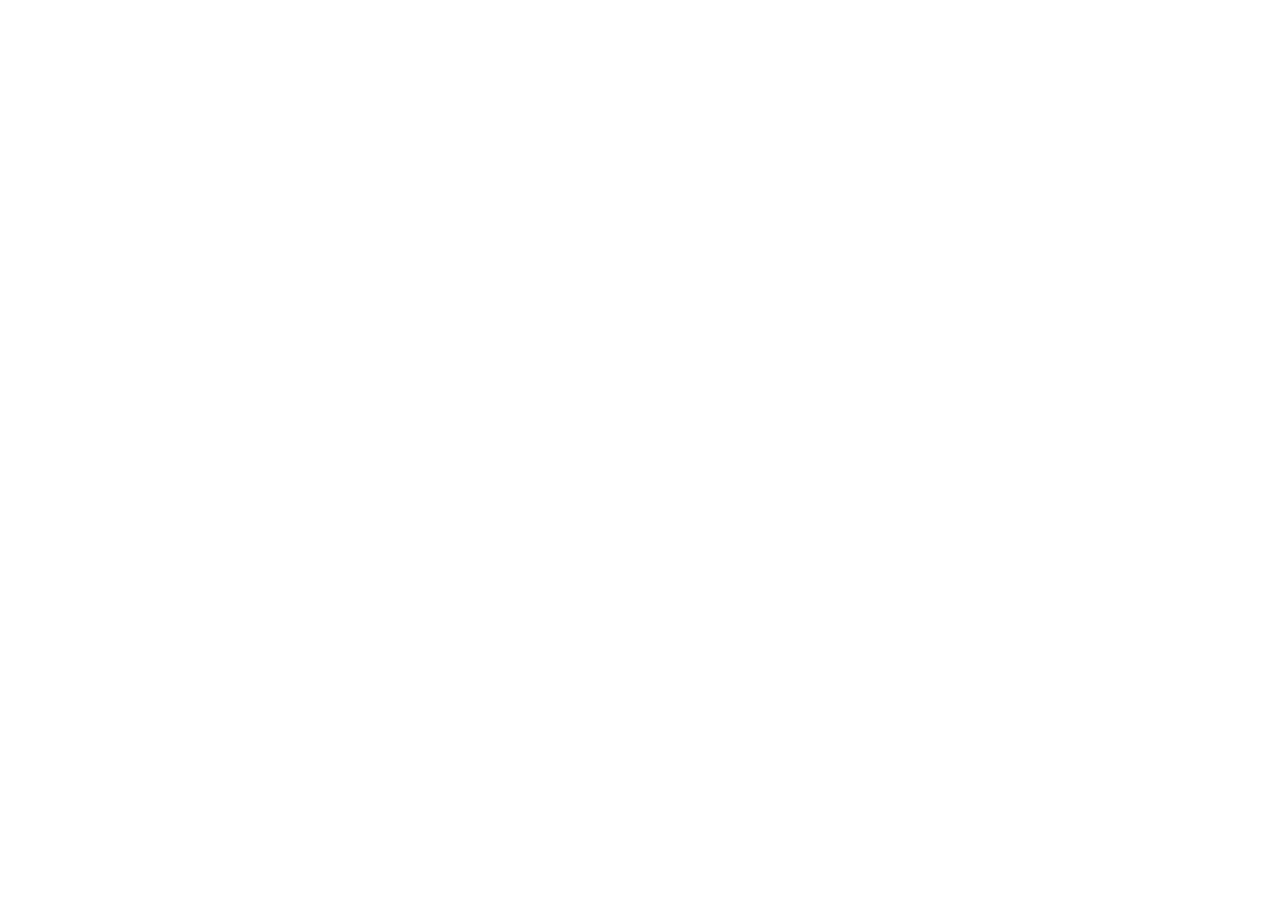
==== customer.html @ 612307ff "Add files via upload" ====
<!doctype html>
<html lang="en">
<head>
<meta charset="utf-8">
<meta name="viewport" content="width=device-width, initial-scale=1, maximum-scale=1, viewport-fit=cover">
<title>Order — Ob-la-moon</title>
<meta name="theme-color" content="#3D2B1F">
<link rel="manifest" href="manifest.json">
<link rel="apple-touch-icon" href="icons/icon-192.png">
<meta name="apple-mobile-web-app-capable" content="yes">

<link rel="stylesheet" href="https://cdn.jsdelivr.net/npm/bootstrap@5.3.3/dist/css/bootstrap.min.css">
<link rel="stylesheet" href="https://cdn.jsdelivr.net/npm/bootstrap-icons@1.11.3/font/bootstrap-icons.css">
<link rel="stylesheet" href="css/style.css">
</head>
<body>

<div id="cust-app"></div>

<script src="https://cdn.jsdelivr.net/npm/bootstrap@5.3.3/dist/js/bootstrap.bundle.min.js"></script>
<script src="js/data.js"></script>
<script src="js/customer.js"></script>
</body>
</html>
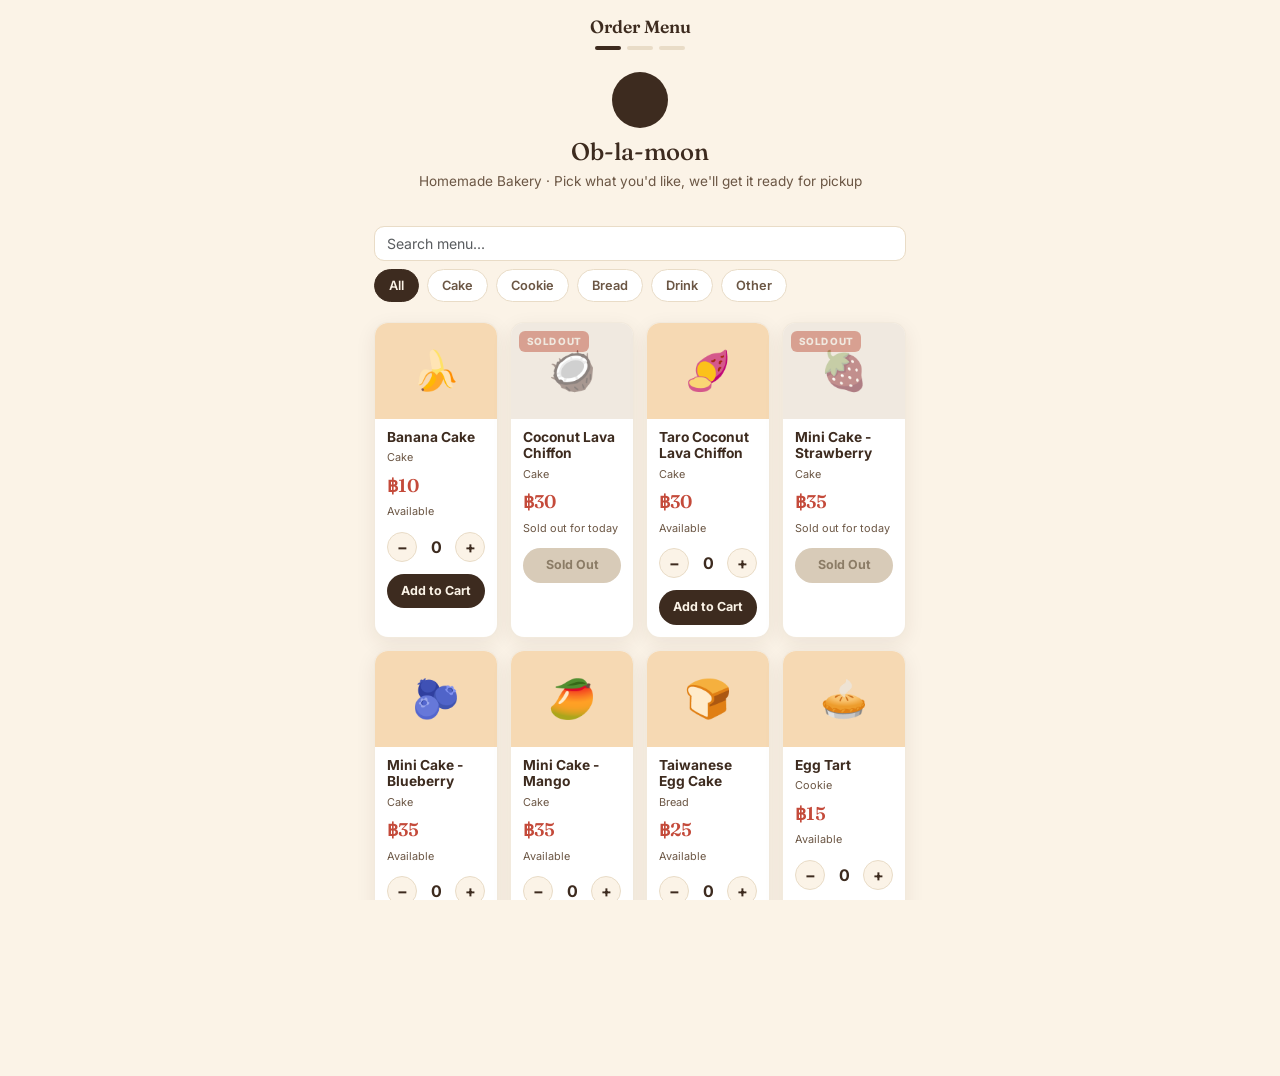
==== commit d41631e2: "Update customer.html" ====
--- a/customer.html
+++ b/customer.html
@@ -5,6 +5,8 @@
 <meta name="viewport" content="width=device-width, initial-scale=1, maximum-scale=1, viewport-fit=cover">
 <title>Order — Ob-la-moon</title>
 <meta name="theme-color" content="#3D2B1F">
+<link rel="icon" href="favicon.ico" sizes="any">
+<link rel="icon" href="icons/icon-192.png" type="image/png">
 <link rel="manifest" href="manifest.json">
 <link rel="apple-touch-icon" href="icons/icon-192.png">
 <meta name="apple-mobile-web-app-capable" content="yes">
--- a/css/style.css
+++ b/css/style.css
@@ -0,0 +1,416 @@
+/* ============================================================
+   Ob-la-moon Snack Shop — Design tokens
+   Palette pulled from the shop's own menu poster:
+   cream backdrop, deep coffee brown, toasted caramel, apricot accent
+   ============================================================ */
+@import url('https://fonts.googleapis.com/css2?family=Fraunces:opsz,wght@9..144,400;9..144,600;9..144,700&family=Inter:wght@400;500;600;700;800&display=swap');
+
+:root{
+  --cream:        #FBF3E7;
+  --cream-deep:   #F3E6D3;
+  --coffee:       #3D2B1F;
+  --coffee-soft:  #6B5644;
+  --caramel:      #B67B4D;
+  --apricot:      #E8A15D;
+  --apricot-soft: #F6D9B3;
+  --cherry:       #C44A3A;
+  --sage:         #7C9473;
+  --sage-soft:    #E3EBDF;
+  --sky:          #6F93A8;
+  --sky-soft:     #E1EBF0;
+  --white:        #FFFFFF;
+  --line:         #E9DCC7;
+
+  --status-new:       #6F93A8;
+  --status-confirmed: #B67B4D;
+  --status-preparing: #E8A15D;
+  --status-ready:     #7C9473;
+  --status-completed: #3D2B1F;
+  --status-cancelled: #C44A3A;
+
+  --radius-lg: 20px;
+  --radius-md: 14px;
+  --radius-sm: 10px;
+  --shadow-card: 0 6px 20px rgba(61,43,31,0.08);
+  --shadow-pop: 0 10px 30px rgba(61,43,31,0.16);
+
+  --font-display: 'Fraunces', Georgia, serif;
+  --font-body: 'Inter', -apple-system, BlinkMacSystemFont, sans-serif;
+}
+
+*{ box-sizing:border-box; }
+
+html,body{
+  height:100%;
+  margin:0;
+  background:var(--cream);
+  color:var(--coffee);
+  font-family:var(--font-body);
+  -webkit-tap-highlight-color:transparent;
+  overscroll-behavior-y:none;
+  overflow-x:hidden;
+}
+
+h1,h2,h3,h4,.brand-font{ font-family:var(--font-display); color:var(--coffee); }
+
+a{ text-decoration:none; }
+
+/* ---------- App shell ---------- */
+#app{
+  display:flex;
+  min-height:100vh;
+  width:100%;
+}
+
+.main-scroll{
+  flex:1;
+  min-width:0;
+  padding: 14px 14px 96px;
+  max-width: 1180px;
+  margin: 0 auto;
+  width:100%;
+}
+@media (min-width: 992px){
+  .main-scroll{ padding: 28px 32px 40px; }
+}
+
+/* ---------- Topbar ---------- */
+.topbar{
+  position:sticky; top:0; z-index:20;
+  display:flex; align-items:center; justify-content:space-between;
+  padding:14px 4px 10px;
+  background:linear-gradient(var(--cream) 70%, rgba(251,243,231,0));
+}
+.topbar .logo{
+  display:flex; align-items:center; gap:10px;
+}
+.topbar .logo .mark{
+  width:38px;height:38px;border-radius:50%;
+  background:var(--coffee); color:var(--apricot-soft);
+  display:flex;align-items:center;justify-content:center;font-size:18px;
+}
+.topbar h1{ font-size:1.15rem; margin:0; line-height:1.1; }
+.topbar .sub{ font-size:.72rem; color:var(--coffee-soft); letter-spacing:.03em; }
+.role-pill{
+  background:var(--white); border:1px solid var(--line); border-radius:999px;
+  padding:5px 12px; font-size:.75rem; font-weight:600; color:var(--coffee-soft);
+  display:flex; align-items:center; gap:6px;
+}
+
+/* ---------- Bottom nav (mobile) ---------- */
+.bottom-nav{
+  position:fixed; left:0; right:0; bottom:0; z-index:30;
+  background:var(--white);
+  border-top:1px solid var(--line);
+  display:flex;
+  padding: 6px 4px calc(6px + env(safe-area-inset-bottom));
+  box-shadow: 0 -6px 20px rgba(61,43,31,0.07);
+}
+.bottom-nav .nav-item{
+  flex:1; display:flex; flex-direction:column; align-items:center; gap:2px;
+  padding:6px 2px; border-radius:12px; color:var(--coffee-soft);
+  font-size:.68rem; font-weight:600; border:none; background:none;
+}
+.bottom-nav .nav-item i{ font-size:1.25rem; }
+.bottom-nav .nav-item.active{ color:var(--cherry); }
+.bottom-nav .nav-item.active i{ transform:translateY(-1px); }
+
+/* ---------- Sidebar (desktop) ---------- */
+.sidebar{
+  display:none;
+  width:230px; flex-shrink:0;
+  background:var(--white);
+  border-right:1px solid var(--line);
+  min-height:100vh;
+  padding:20px 14px;
+  position:sticky; top:0;
+}
+@media (min-width:992px){
+  .sidebar{ display:block; }
+  .bottom-nav{ display:none; }
+}
+.sidebar .logo{ display:flex; align-items:center; gap:10px; padding:6px 8px 22px; }
+.sidebar .logo .mark{
+  width:40px;height:40px;border-radius:50%;
+  background:var(--coffee); color:var(--apricot-soft);
+  display:flex;align-items:center;justify-content:center;font-size:19px;
+}
+.sidebar .nav-item{
+  display:flex; align-items:center; gap:12px;
+  padding:10px 12px; border-radius:var(--radius-sm);
+  color:var(--coffee-soft); font-weight:600; font-size:.88rem;
+  margin-bottom:2px; border:none; width:100%; background:none; text-align:left;
+}
+.sidebar .nav-item i{ font-size:1.05rem; width:20px; text-align:center; }
+.sidebar .nav-item.active{ background:var(--apricot-soft); color:var(--coffee); }
+.sidebar .nav-item:hover{ background:var(--cream-deep); color:var(--coffee); }
+
+/* ---------- Cards ---------- */
+.card-soft{
+  background:var(--white);
+  border-radius:var(--radius-lg);
+  box-shadow:var(--shadow-card);
+  border:1px solid rgba(233,220,199,0.6);
+  padding:16px;
+}
+
+.kpi-card{
+  background:var(--white);
+  border-radius:var(--radius-md);
+  padding:14px 16px;
+  box-shadow:var(--shadow-card);
+  border:1px solid rgba(233,220,199,0.6);
+  min-height:96px;
+  display:flex; flex-direction:column; justify-content:space-between;
+}
+.kpi-card .kpi-label{ font-size:.72rem; font-weight:600; color:var(--coffee-soft); text-transform:none; }
+.kpi-card .kpi-value{ font-family:var(--font-display); font-size:1.65rem; font-weight:600; line-height:1; margin-top:6px;}
+.kpi-card .kpi-icon{
+  width:34px;height:34px;border-radius:10px;
+  display:flex;align-items:center;justify-content:center;
+  font-size:1rem; margin-bottom:6px;
+}
+
+.section-title{
+  font-family:var(--font-display); font-weight:600; font-size:1.05rem;
+  margin: 22px 0 12px; display:flex; align-items:center; justify-content:space-between;
+}
+
+/* ---------- Badges ---------- */
+.badge-status{
+  display:inline-flex; align-items:center; gap:5px;
+  padding:4px 10px; border-radius:999px; font-size:.72rem; font-weight:700;
+  color:var(--white);
+}
+.badge-status.b-new{ background:var(--status-new); }
+.badge-status.b-confirmed{ background:var(--status-confirmed); }
+.badge-status.b-preparing{ background:var(--status-preparing); color:var(--coffee); }
+.badge-status.b-ready{ background:var(--status-ready); }
+.badge-status.b-completed{ background:var(--status-completed); }
+.badge-status.b-cancelled{ background:var(--status-cancelled); }
+.badge-status.b-paid{ background:var(--sage); }
+.badge-status.b-unpaid{ background:var(--sky); }
+.badge-status.b-refunded{ background:var(--coffee-soft); }
+.badge-status.b-active{ background:var(--sage); }
+.badge-status.b-inactive{ background:#B9AB98; }
+.badge-status.b-soldout{ background:var(--cherry); }
+.badge-status.b-scheduled{ background:var(--sky); }
+.badge-status.b-low{ background:var(--apricot); color:var(--coffee); }
+
+/* ---------- Menu cards (POS) ---------- */
+.menu-grid{
+  display:grid; gap:12px;
+  grid-template-columns:repeat(2,1fr);
+}
+@media (min-width:576px){ .menu-grid{ grid-template-columns:repeat(3,1fr);} }
+@media (min-width:992px){ .menu-grid{ grid-template-columns:repeat(4,1fr);} }
+
+.menu-card{
+  background:var(--white); border-radius:var(--radius-md);
+  box-shadow:var(--shadow-card); overflow:hidden;
+  border:1px solid rgba(233,220,199,0.6);
+  display:flex; flex-direction:column;
+  position:relative;
+}
+.menu-card .img-wrap{
+  background:var(--apricot-soft);
+  height:96px; display:flex; align-items:center; justify-content:center;
+  font-size:2.4rem;
+}
+.menu-card.soldout .img-wrap{ filter:grayscale(0.6); opacity:.6; }
+.menu-card .body{ padding:10px 12px 12px; display:flex; flex-direction:column; gap:4px; flex:1;}
+.menu-card .name{ font-weight:700; font-size:.86rem; line-height:1.2; }
+.menu-card .cat{ font-size:.68rem; color:var(--coffee-soft); }
+.menu-card .price{ font-family:var(--font-display); font-weight:600; font-size:1.15rem; color:var(--cherry); margin-top:2px;}
+.menu-card .meta{ font-size:.68rem; color:var(--coffee-soft); }
+.menu-card .remaining-bar{
+  height:5px; border-radius:4px; background:var(--cream-deep); overflow:hidden; margin-top:2px;
+}
+.menu-card .remaining-bar > div{ height:100%; background:var(--sage); }
+.menu-card .qty-row{
+  margin-top:8px; display:flex; align-items:center; justify-content:space-between; gap:6px;
+}
+.qty-btn{
+  width:30px;height:30px;border-radius:50%; border:1px solid var(--line);
+  background:var(--cream); font-weight:700; color:var(--coffee); font-size:1rem;
+  display:flex; align-items:center; justify-content:center;
+}
+.qty-btn:active{ background:var(--apricot-soft); }
+.qty-val{ font-weight:700; min-width:18px; text-align:center; }
+.btn-add{
+  margin-top:8px; width:100%; border:none; border-radius:999px;
+  background:var(--coffee); color:var(--cream); font-weight:700; font-size:.78rem;
+  padding:8px 0;
+}
+.btn-add:disabled{ background:#D8CBB8; color:#8b7c66; }
+.soldout-ribbon{
+  position:absolute; top:8px; left:8px; background:var(--cherry); color:#fff;
+  font-size:.62rem; font-weight:800; letter-spacing:.03em;
+  padding:3px 8px; border-radius:6px;
+}
+
+/* ---------- Buttons ---------- */
+.btn-brand{
+  background:var(--coffee); border-color:var(--coffee); color:var(--cream);
+  border-radius:999px; font-weight:700;
+}
+.btn-brand:hover{ background:#2c1f16; color:var(--cream); }
+.btn-outline-brand{
+  border:1.5px solid var(--coffee); color:var(--coffee); border-radius:999px; font-weight:700; background:transparent;
+}
+.btn-apricot{
+  background:var(--apricot); border-color:var(--apricot); color:var(--coffee); font-weight:700; border-radius:999px;
+}
+.pill-filter{
+  border:1.5px solid var(--line); background:var(--white); color:var(--coffee-soft);
+  border-radius:999px; padding:6px 14px; font-size:.8rem; font-weight:600; white-space:nowrap;
+}
+.pill-filter.active{ background:var(--coffee); color:var(--cream); border-color:var(--coffee); }
+.filter-scroll{ display:flex; gap:8px; overflow-x:auto; padding-bottom:4px; -ms-overflow-style:none; scrollbar-width:none;}
+.filter-scroll::-webkit-scrollbar{ display:none; }
+
+/* ---------- Order cards ---------- */
+.order-card{
+  background:var(--white); border-radius:var(--radius-md);
+  box-shadow:var(--shadow-card); border:1px solid rgba(233,220,199,0.6);
+  padding:14px; margin-bottom:12px;
+}
+.order-card .top-row{ display:flex; justify-content:space-between; align-items:flex-start; gap:8px; }
+.order-card .order-no{ font-weight:700; font-family:var(--font-display); font-size:1rem; }
+.order-card .order-time{ font-size:.72rem; color:var(--coffee-soft); }
+.order-card .items-line{ font-size:.82rem; color:var(--coffee-soft); margin:8px 0; }
+.order-card .total{ font-weight:700; font-size:1.05rem; }
+.order-card .actions{ display:flex; gap:8px; margin-top:10px; flex-wrap:wrap; }
+.order-card .actions .btn{ font-size:.78rem; padding:6px 14px; border-radius:999px; font-weight:700; }
+
+/* ---------- Cart sticky bar (mobile) ---------- */
+.cart-bar{
+  position:fixed; left:10px; right:10px; bottom:70px; z-index:25;
+  background:var(--coffee); color:var(--cream);
+  border-radius:16px; padding:10px 16px;
+  display:flex; align-items:center; justify-content:space-between;
+  box-shadow:var(--shadow-pop);
+}
+@media (min-width:992px){ .cart-bar{ display:none; } }
+.cart-bar .info{ font-size:.78rem; opacity:.85; }
+.cart-bar .amount{ font-family:var(--font-display); font-weight:700; font-size:1.1rem; }
+.cart-bar button{
+  background:var(--apricot); color:var(--coffee); border:none; border-radius:999px;
+  font-weight:700; padding:8px 16px; font-size:.85rem;
+}
+
+/* ---------- Cart list ---------- */
+.cart-item{
+  display:flex; align-items:center; gap:10px; padding:10px 0; border-bottom:1px solid var(--line);
+}
+.cart-item .thumb{ width:44px;height:44px;border-radius:10px; background:var(--apricot-soft); display:flex;align-items:center;justify-content:center; font-size:1.3rem; flex-shrink:0;}
+.cart-item .name{ font-weight:700; font-size:.86rem; }
+.cart-item .unit{ font-size:.72rem; color:var(--coffee-soft); }
+.cart-item .sub{ font-weight:700; font-size:.9rem; min-width:56px; text-align:right; }
+
+/* ---------- Tables (light use) ---------- */
+.table-clean thead th{ font-size:.72rem; color:var(--coffee-soft); border-bottom:2px solid var(--line); font-weight:700; }
+.table-clean td{ vertical-align:middle; font-size:.85rem; border-bottom:1px solid var(--line); }
+
+/* ---------- Forms ---------- */
+.form-control, .form-select{
+  border-radius:var(--radius-sm); border:1.5px solid var(--line); font-size:.88rem;
+}
+.form-control:focus, .form-select:focus{ border-color:var(--caramel); box-shadow:0 0 0 3px rgba(182,123,77,0.15); }
+label{ font-size:.78rem; font-weight:600; color:var(--coffee-soft); }
+
+/* ---------- Modal ---------- */
+.modal-content{ border-radius:var(--radius-lg); border:none; }
+.modal-header{ border-bottom:1px solid var(--line); }
+.modal-footer{ border-top:1px solid var(--line); }
+
+/* ---------- Misc ---------- */
+.empty-state{ text-align:center; padding:40px 12px; color:var(--coffee-soft); }
+.empty-state i{ font-size:2rem; margin-bottom:8px; display:block; }
+.divider-soft{ height:1px; background:var(--line); margin:16px 0; }
+.chip-day{
+  display:inline-flex; align-items:center; justify-content:center;
+  width:34px;height:34px;border-radius:50%; border:1.5px solid var(--line);
+  font-size:.72rem; font-weight:700; color:var(--coffee-soft); background:var(--white);
+}
+.chip-day.on{ background:var(--coffee); color:var(--cream); border-color:var(--coffee); }
+.locked-banner{
+  background:var(--sky-soft); color:#3d5a6b; border-radius:var(--radius-sm);
+  padding:10px 14px; font-size:.82rem; display:flex; align-items:center; gap:8px; margin-bottom:14px;
+}
+.view-fade{ animation:fadeIn .18s ease; }
+@keyframes fadeIn{ from{opacity:0; transform:translateY(4px);} to{opacity:1; transform:translateY(0);} }
+
+.log-entry{ padding:12px 0; border-bottom:1px solid var(--line); }
+.log-entry .log-time{ font-size:.72rem; color:var(--coffee-soft); }
+.log-entry .log-user{ font-weight:700; font-size:.85rem; }
+.log-entry .log-change{ font-size:.85rem; margin-top:2px; }
+.log-entry .log-change b{ color:var(--cherry); }
+
+/* ---------- Customer self-order page ---------- */
+.cust-shell{ max-width:560px; margin:0 auto; padding:0 14px 110px; min-height:100vh; }
+.cust-hero{
+  padding:28px 4px 18px; text-align:center;
+}
+.cust-hero .mark{
+  width:56px;height:56px;border-radius:50%; margin:0 auto 10px;
+  background:var(--coffee); color:var(--apricot-soft);
+  display:flex;align-items:center;justify-content:center;font-size:1.6rem;
+}
+.cust-hero h1{ font-size:1.5rem; margin:0; }
+.cust-hero p{ color:var(--coffee-soft); font-size:.85rem; margin-top:4px; }
+
+.cust-steps{
+  display:flex; justify-content:center; gap:6px; padding:0 0 16px;
+}
+.cust-steps .dot{
+  width:26px;height:4px;border-radius:4px; background:var(--line);
+}
+.cust-steps .dot.done{ background:var(--caramel); }
+.cust-steps .dot.active{ background:var(--coffee); }
+
+.cust-topbar{
+  position:sticky; top:0; z-index:20; background:var(--cream);
+  display:flex; align-items:center; gap:10px; padding:14px 0 6px;
+}
+.cust-topbar button{ border:none; background:var(--white); border-radius:50%; width:36px;height:36px; box-shadow:var(--shadow-card); }
+.cust-topbar .title{ font-family:var(--font-display); font-weight:600; font-size:1.1rem; }
+
+.cust-cartbar{
+  position:fixed; left:14px; right:14px; bottom:16px; z-index:25; max-width:532px; margin:0 auto;
+  background:var(--coffee); color:var(--cream); border-radius:16px; padding:12px 18px;
+  display:flex; align-items:center; justify-content:space-between; box-shadow:var(--shadow-pop);
+}
+.cust-cartbar button{ background:var(--apricot); color:var(--coffee); border:none; border-radius:999px; font-weight:700; padding:9px 18px; font-size:.88rem; }
+
+.confirm-badge{
+  width:78px;height:78px;border-radius:50%; background:var(--sage-soft); color:var(--sage);
+  display:flex; align-items:center; justify-content:center; font-size:2.2rem; margin:0 auto 14px;
+}
+.order-num-box{
+  background:var(--coffee); color:var(--cream); border-radius:16px; padding:16px; text-align:center; margin:16px 0;
+}
+.order-num-box .num{ font-family:var(--font-display); font-size:1.5rem; font-weight:700; letter-spacing:.02em; }
+
+/* ---------- Login ---------- */
+.login-shell{
+  flex:1 1 auto;
+  width:100%;
+  box-sizing:border-box;
+  min-height:100vh; display:flex; align-items:center; justify-content:center; padding:20px;
+  background:radial-gradient(circle at 50% -10%, var(--cream-deep), var(--cream) 60%);
+}
+.login-card{
+  width:100%; max-width:360px; background:var(--white); border-radius:var(--radius-lg);
+  box-shadow:var(--shadow-pop); padding:32px 28px 24px; text-align:center;
+  border:1px solid rgba(233,220,199,0.6);
+}
+.login-card .mark{
+  width:56px;height:56px;border-radius:50%; margin:0 auto 12px;
+  background:var(--coffee); color:var(--apricot-soft);
+  display:flex;align-items:center;justify-content:center;font-size:1.6rem;
+}
+.login-card h1{ font-size:1.35rem; margin:0; }
+.login-card p{ color:var(--coffee-soft); font-size:.82rem; margin:4px 0 20px; }
+.login-card form{ text-align:left; }
+.login-card .hint{ font-size:.72rem; color:var(--coffee-soft); margin:14px 0 0; }
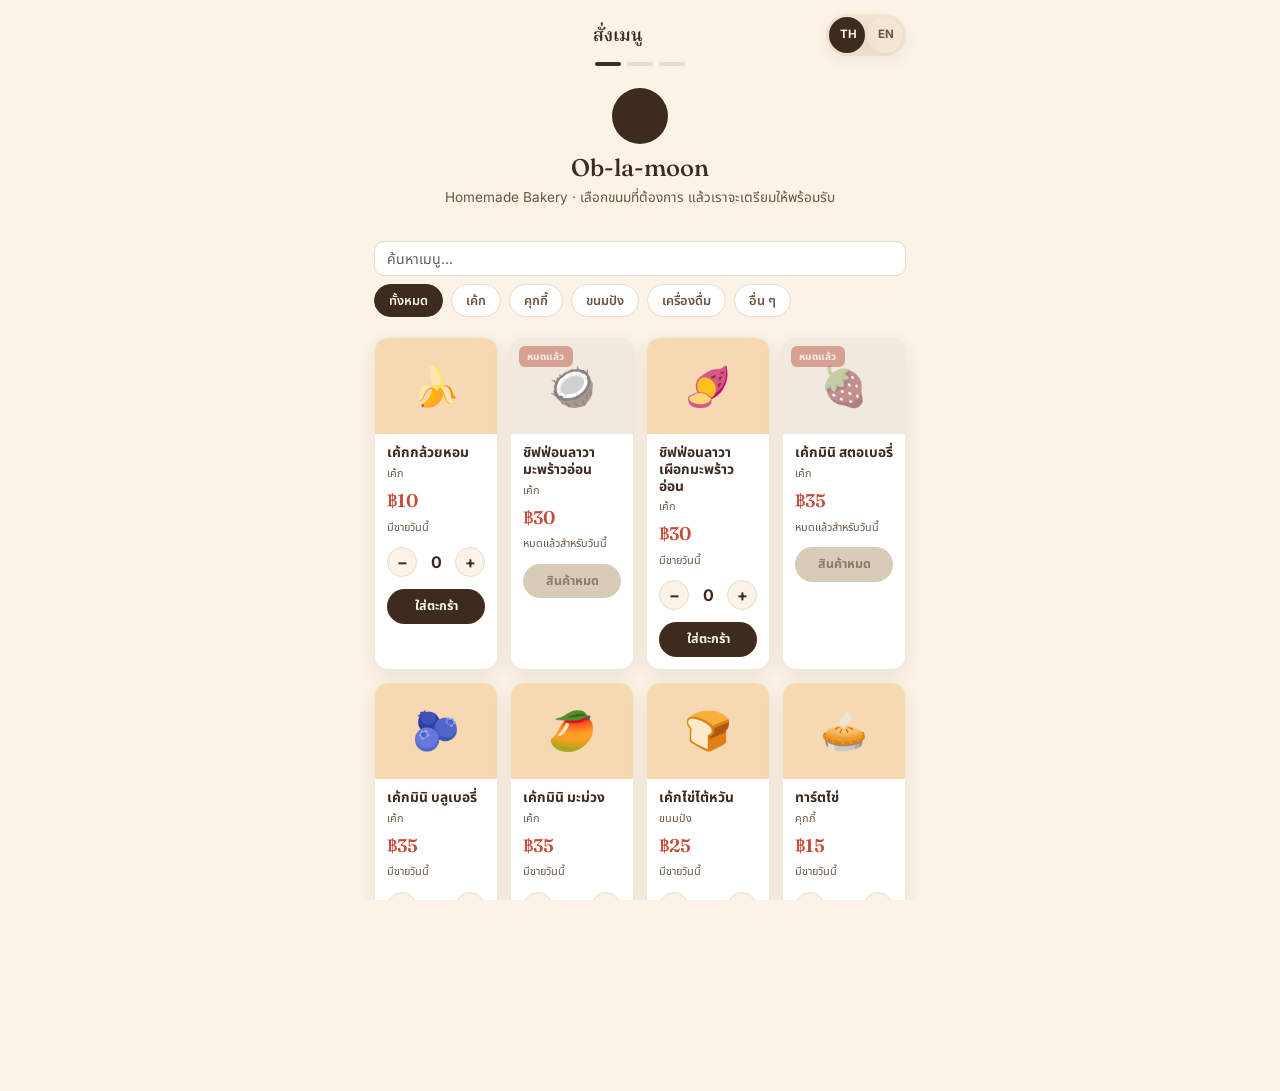
==== commit 669b7069: "Update" ====
--- a/customer.html
+++ b/customer.html
@@ -1,5 +1,5 @@
 <!doctype html>
-<html lang="en">
+<html lang="th">
 <head>
 <meta charset="utf-8">
 <meta name="viewport" content="width=device-width, initial-scale=1, maximum-scale=1, viewport-fit=cover">
@@ -21,6 +21,7 @@
 
 <script src="https://cdn.jsdelivr.net/npm/bootstrap@5.3.3/dist/js/bootstrap.bundle.min.js"></script>
 <script src="js/data.js"></script>
+<script src="js/i18n.js"></script>
 <script src="js/customer.js"></script>
 </body>
 </html>
--- a/css/style.css
+++ b/css/style.css
@@ -3,7 +3,7 @@
    Palette pulled from the shop's own menu poster:
    cream backdrop, deep coffee brown, toasted caramel, apricot accent
    ============================================================ */
-@import url('https://fonts.googleapis.com/css2?family=Fraunces:opsz,wght@9..144,400;9..144,600;9..144,700&family=Inter:wght@400;500;600;700;800&display=swap');
+@import url('https://fonts.googleapis.com/css2?family=Fraunces:opsz,wght@9..144,400;9..144,600;9..144,700&family=Noto+Serif+Thai:wght@400;600;700&family=Inter:wght@400;500;600;700;800&family=Noto+Sans+Thai:wght@400;500;600;700&display=swap');
 
 :root{
   --cream:        #FBF3E7;
@@ -34,8 +34,8 @@
   --shadow-card: 0 6px 20px rgba(61,43,31,0.08);
   --shadow-pop: 0 10px 30px rgba(61,43,31,0.16);
 
-  --font-display: 'Fraunces', Georgia, serif;
-  --font-body: 'Inter', -apple-system, BlinkMacSystemFont, sans-serif;
+  --font-display: 'Fraunces', 'Noto Serif Thai', Georgia, serif;
+  --font-body: 'Inter', 'Noto Sans Thai', -apple-system, BlinkMacSystemFont, sans-serif;
 }
 
 *{ box-sizing:border-box; }
@@ -414,3 +414,24 @@
 .login-card p{ color:var(--coffee-soft); font-size:.82rem; margin:4px 0 20px; }
 .login-card form{ text-align:left; }
 .login-card .hint{ font-size:.72rem; color:var(--coffee-soft); margin:14px 0 0; }
+
+/* ---------- Language toggle ---------- */
+.lang-toggle{
+  display:inline-flex; background:var(--cream-deep); border-radius:999px; padding:3px; gap:2px;
+}
+.lang-toggle button{
+  border:none; background:none; padding:5px 11px; border-radius:999px;
+  font-size:.72rem; font-weight:700; color:var(--coffee-soft);
+}
+.lang-toggle button.active{ background:var(--coffee); color:var(--cream); }
+.login-card .lang-switch-abs{ display:flex; justify-content:flex-end; margin-bottom:8px; }
+
+/* ---------- Language switch ---------- */
+.lang-switch{
+  display:inline-flex; background:var(--cream-deep); border-radius:999px; padding:3px; gap:2px;
+}
+.lang-switch button{
+  border:none; background:none; padding:5px 14px; border-radius:999px; font-size:.75rem; font-weight:700;
+  color:var(--coffee-soft);
+}
+.lang-switch button.active{ background:var(--coffee); color:var(--cream); }
